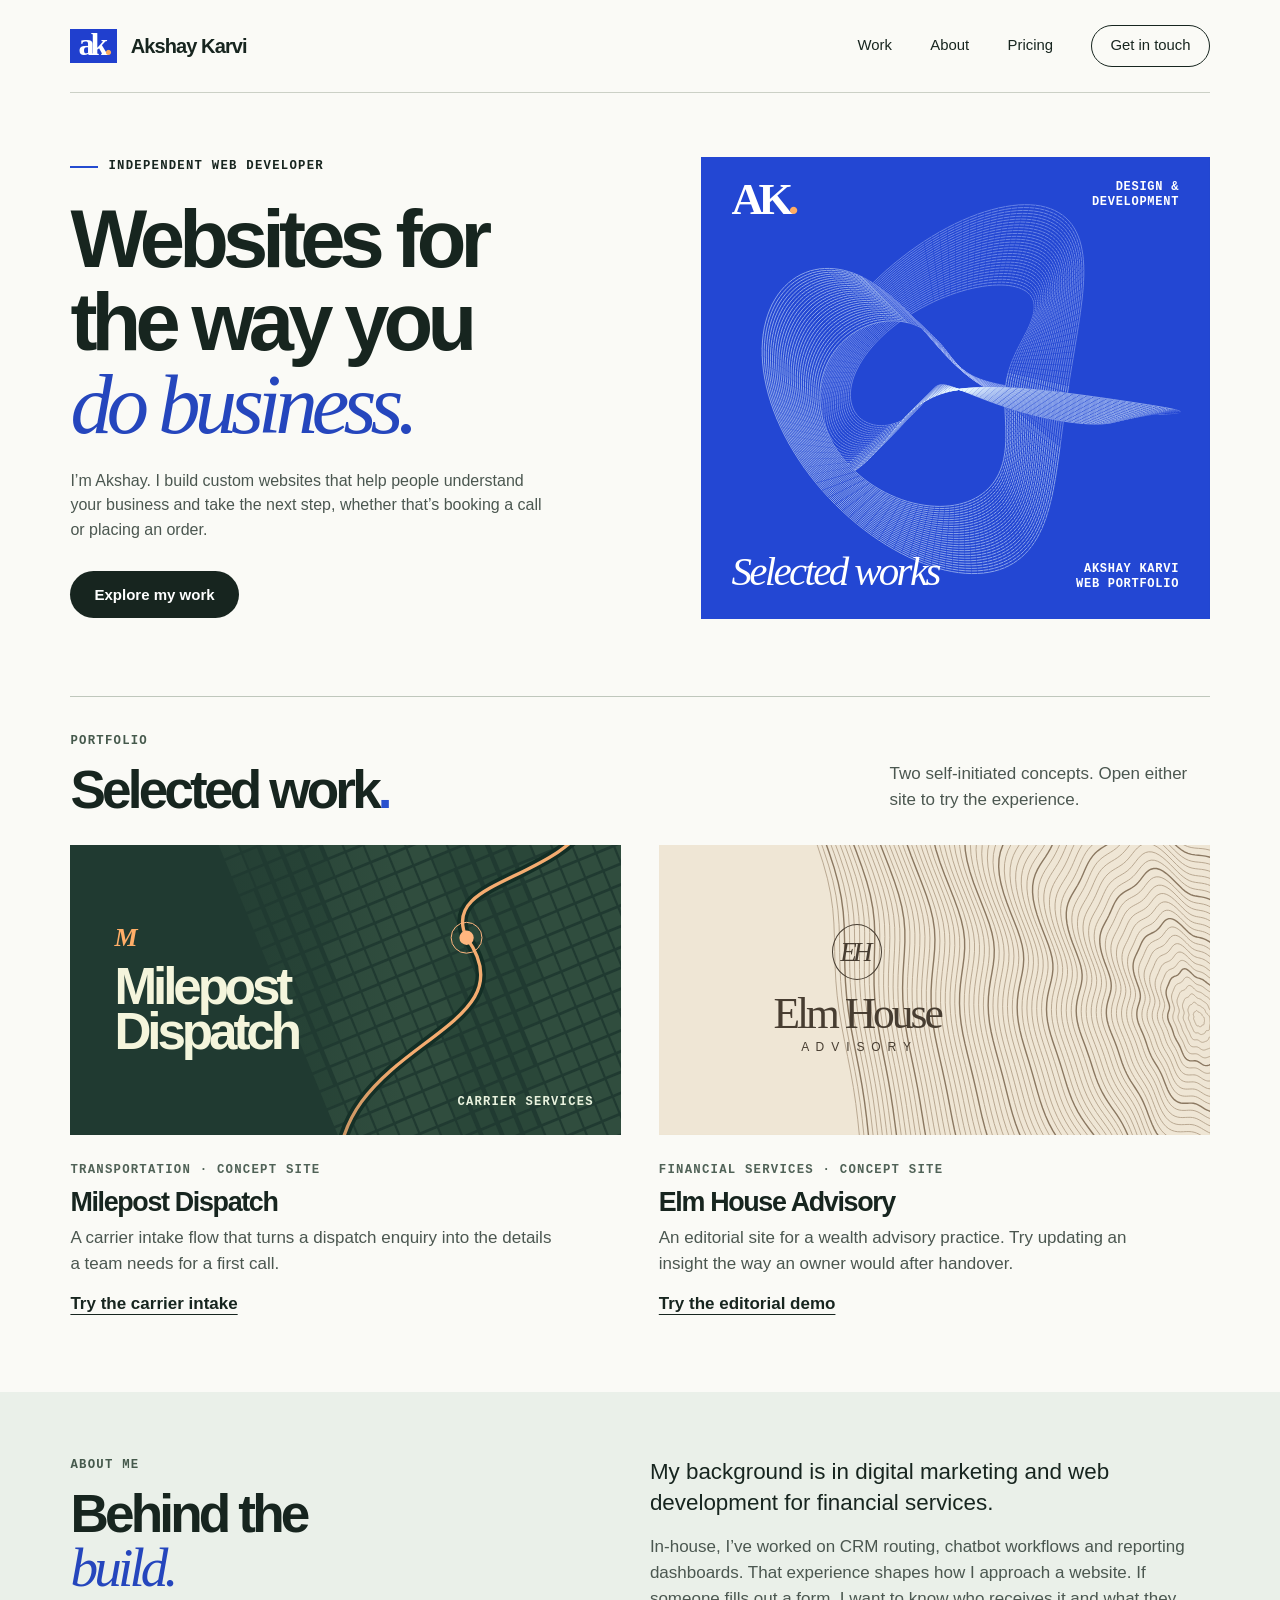
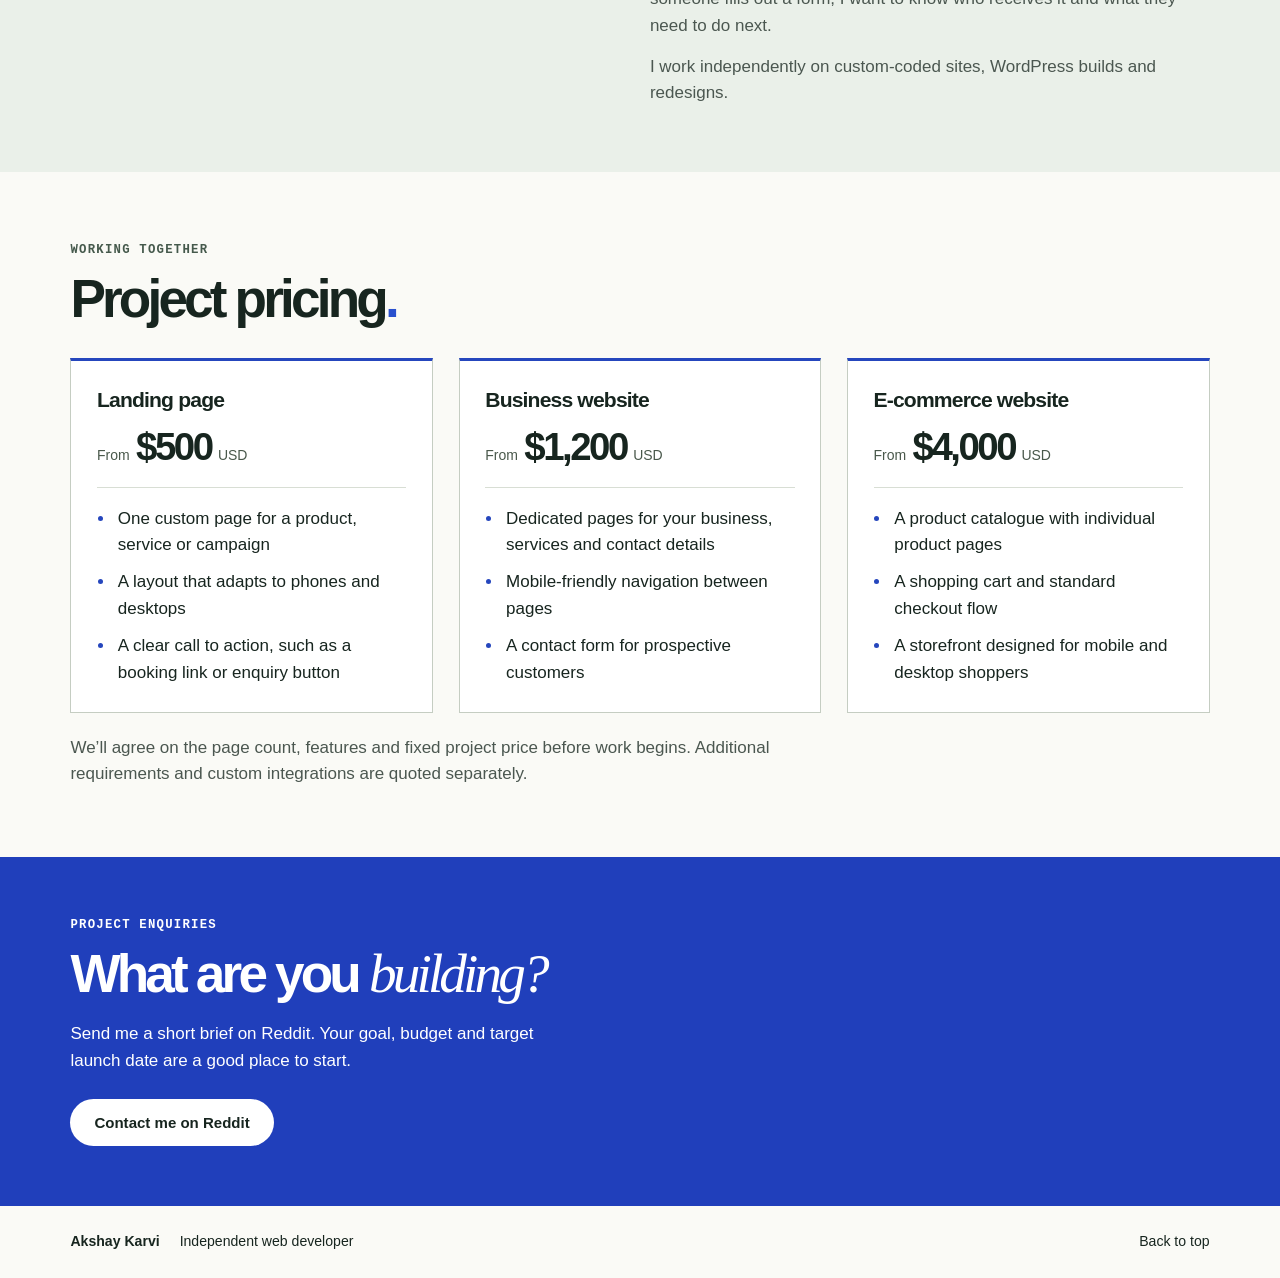
==== index.html @ ea6a908a "Publish portfolio with interactive demos and three project pricing cards" ====
<!doctype html><html lang="en"><head><meta charset="utf-8"><meta name="viewport" content="width=device-width,initial-scale=1"><meta name="description" content="Independent web developer Akshay Karvi builds custom websites for businesses. Explore two working concept sites and fixed-price project options."><title>Akshay Karvi | Independent web developer</title><link rel="stylesheet" href="style.css"><script src="art.js" defer></script></head><body><a class="skip" href="#main">Skip to content</a><header class="nav wrap"><a class="wordmark" href="./"><span class="monogram">ak<span>.</span></span><strong>Akshay Karvi</strong></a><nav aria-label="Main navigation"><a href="#work">Work</a><a href="#about">About</a><a href="#pricing">Pricing</a><a class="talk" href="#contact">Get in touch</a></nav></header>
<main id="main"><section class="hero wrap"><div class="hero-copy"><p class="eyebrow"><i></i> Independent web developer</p><h1>Websites for<br>the way you<br><em>do business.</em></h1><p class="intro">I’m Akshay. I build custom websites that help people understand your business and take the next step, whether that’s booking a call or placing an order.</p><a class="btn dark" href="#work">Explore my work</a></div><div class="cover" role="img" aria-label="Blue print cover featuring an original flowing ribbon of white contour lines"><div class="cover-head"><b>AK<span>.</span></b><span>DESIGN &amp;<br>DEVELOPMENT</span></div><canvas data-art="ribbon" aria-hidden="true"></canvas><div class="cover-foot"><strong>Selected works</strong><span>AKSHAY KARVI<br>WEB PORTFOLIO</span></div></div></section>
<section id="work" class="work wrap"><div class="section-head"><div><p class="label">Portfolio</p><h2>Selected work<span>.</span></h2></div><p>Two self-initiated concepts. Open either site to try the experience.</p></div><div class="projects"><article><a class="project-art road-art" href="dispatch.html" aria-label="Explore the Milepost Dispatch demo"><canvas data-art="map" aria-hidden="true"></canvas><div class="road-type"><span class="route-icon" aria-hidden="true">M</span><strong>Milepost<br>Dispatch</strong></div><span class="poster-caption">CARRIER SERVICES</span></a><div class="project-info"><small>Transportation · Concept site</small><h3><a href="dispatch.html">Milepost Dispatch</a></h3><p>A carrier intake flow that turns a dispatch enquiry into the details a team needs for a first call.</p><a class="inline" href="dispatch.html">Try the carrier intake</a></div></article>
<article><a class="project-art elm-art" href="elm.html" aria-label="Explore the Elm House Advisory demo"><canvas data-art="rings" aria-hidden="true"></canvas><div class="elm-type"><span>EH</span><strong>Elm House</strong><small>A D V I S O R Y</small></div></a><div class="project-info"><small>Financial services · Concept site</small><h3><a href="elm.html">Elm House Advisory</a></h3><p>An editorial site for a wealth advisory practice. Try updating an insight the way an owner would after handover.</p><a class="inline" href="elm.html">Try the editorial demo</a></div></article></div></section>
<section class="about" id="about"><div class="wrap two"><div><p class="label">About me</p><h2>Behind the<br><em>build.</em></h2></div><div class="copy"><p class="lead">My background is in digital marketing and web development for financial services.</p><p>In-house, I’ve worked on CRM routing, chatbot workflows and reporting dashboards. That experience shapes how I approach a website. If someone fills out a form, I want to know who receives it and what they need to do next.</p><p>I work independently on custom-coded sites, WordPress builds and redesigns.</p></div></div></section>
<section id="pricing" class="pricing wrap" aria-labelledby="pricing-heading">
  <p class="label">Working together</p>
  <h2 id="pricing-heading">Project pricing<span>.</span></h2>
  <div class="plan-grid">
    <article class="plan">
      <h3>Landing page</h3>
      <p class="plan-price">From <strong>$500</strong> USD</p>
      <ul>
        <li>One custom page for a product, service or campaign</li>
        <li>A layout that adapts to phones and desktops</li>
        <li>A clear call to action, such as a booking link or enquiry button</li>
      </ul>
    </article>
    <article class="plan">
      <h3>Business website</h3>
      <p class="plan-price">From <strong>$1,200</strong> USD</p>
      <ul>
        <li>Dedicated pages for your business, services and contact details</li>
        <li>Mobile-friendly navigation between pages</li>
        <li>A contact form for prospective customers</li>
      </ul>
    </article>
    <article class="plan">
      <h3>E-commerce website</h3>
      <p class="plan-price">From <strong>$4,000</strong> USD</p>
      <ul>
        <li>A product catalogue with individual product pages</li>
        <li>A shopping cart and standard checkout flow</li>
        <li>A storefront designed for mobile and desktop shoppers</li>
      </ul>
    </article>
  </div>
  <p class="plan-scope">We’ll agree on the page count, features and fixed project price before work begins. Additional requirements and custom integrations are quoted separately.</p>
</section>
<section id="contact" class="contact"><div class="wrap"><p class="label">Project enquiries</p><h2>What are you <em>building?</em></h2><p>Send me a short brief on Reddit. Your goal, budget and target launch date are a good place to start.</p><a class="btn light" href="https://www.reddit.com/user/Intrepid_Boss6510/">Contact me on Reddit</a></div></section></main><footer class="wrap"><strong>Akshay Karvi</strong><span>Independent web developer</span><a href="#main">Back to top</a></footer></body></html>
---- style.css ----
*{box-sizing:border-box}html{scroll-behavior:smooth;scroll-padding-top:20px}body{margin:0;background:#fafaf6;color:#17251f;font:17px/1.55 "Inter","Segoe UI",Arial,sans-serif}a{color:inherit;text-decoration:none}button,input,select,textarea{font:inherit}button,a{touch-action:manipulation}a:focus-visible,button:focus-visible,input:focus-visible,select:focus-visible,textarea:focus-visible{outline:3px solid #ec772c;outline-offset:4px}.skip{position:absolute;left:1rem;top:-8rem;background:white;padding:.7rem;z-index:8}.skip:focus{top:1rem}.wrap{width:min(1240px,89%);margin-inline:auto}.nav{display:flex;align-items:center;justify-content:space-between;min-height:93px;border-bottom:1px solid #cbd0c6}.wordmark,nav{display:flex;align-items:center}.wordmark{gap:14px;letter-spacing:-.045em;font-size:20px}.monogram{background:#203fce;color:white;padding:0 .25em .07em;font:bold 32px/.99 Georgia;letter-spacing:-.12em}.monogram span{color:#fbac5e}nav{gap:clamp(16px,3vw,45px);font-size:.93rem}nav a:hover,.inline:hover,footer a:hover{text-decoration:underline;text-underline-offset:5px}.talk{border:1px solid #17251f;border-radius:50px;padding:8px 18px}.hero{display:grid;grid-template-columns:1.06fr .94fr;gap:5%;align-items:center;padding-block:clamp(48px,5vw,82px) clamp(60px,6vw,96px)}.eyebrow,.label,.cover-head>span,.cover-foot>span,.poster-caption,.project-info small,.demo-tag{font:600 .77rem/1.45 "IBM Plex Mono",Consolas,monospace;text-transform:uppercase;letter-spacing:.10em}.eyebrow{display:flex;align-items:center;gap:10px}.eyebrow i{height:2px;width:28px;background:#244bd0}h1,h2,h3,p{margin:0}h1,h2,h3{line-height:1.02}h1,h2{font-family:"DM Sans","Segoe UI",Arial,sans-serif;letter-spacing:-.072em;font-weight:600}h1{font-size:clamp(3.55rem,6.35vw,6.4rem);margin:22px 0}.hero h1 em,h2 em{font:italic 1.04em/.92 Georgia,serif;letter-spacing:-.07em;color:#2546bd}.intro,.copy p,.narrow,.section-head>p,.project-info p{color:#4b5750}.intro{max-width:480px;font-size:clamp(1rem,1.2vw,1.14rem);margin:0 0 28px}.btn{display:inline-flex;align-items:center;justify-content:center;border:none;border-radius:50px;padding:12px 24px;font-weight:600;font-size:.94rem;cursor:pointer}.btn:hover{filter:brightness(1.18)}.dark{background:#17251f;color:white}.light{color:#17251f;background:#fff}.cover{aspect-ratio:1.10;background:#2446cc;position:relative;color:#fff;overflow:hidden;isolation:isolate}.cover canvas,.project-art canvas,.demo-visual canvas{width:100%;height:100%;display:block;position:absolute;inset:0;z-index:-1}.cover-head,.cover-foot{position:absolute;left:6%;right:6%;display:flex;justify-content:space-between;align-items:flex-start}.cover-head{top:5%}.cover-head b{font:700 clamp(30px,3.5vw,55px)/.85 Georgia,serif;letter-spacing:-.12em}.cover-head b span{color:#ffac63}.cover-head>span,.cover-foot>span{font-size:.75rem;line-height:1.25;text-align:right;letter-spacing:.06em}.cover-foot{bottom:6%;align-items:end}.cover-foot strong{font:italic clamp(24px,3.2vw,47px)/1 Georgia,serif;letter-spacing:-.065em}.section-head{border-top:1px solid #bfc7bc;padding-top:36px;display:flex;justify-content:space-between;align-items:end;gap:30px;margin-bottom:28px}.label{margin-bottom:12px;color:#45594c}.section-head>p{max-width:320px;margin-bottom:4px}h2{font-size:clamp(2.5rem,4.15vw,4.5rem)}h2 span{color:#2950ce}.projects{display:grid;grid-template-columns:1fr 1fr;gap:3.3%}.project-art{display:block;position:relative;isolation:isolate;overflow:hidden;aspect-ratio:1.9}.road-art,.road-bg{background:#203a31;color:#f4f5dc}.road-type,.elm-type{position:absolute;left:8%;top:14%;bottom:14%;display:flex;flex-direction:column;justify-content:center}.road-type strong{font:750 clamp(28px,4vw,65px)/.87 "Arial",sans-serif;letter-spacing:-.08em}.route-icon{color:#ffae68;font:bold italic 26px/.95 Georgia;margin-bottom:15px}.poster-caption{position:absolute;bottom:8%;right:5%;font-size:.76rem;color:#e9f2de}.elm-art,.elm-bg{background:#eadfc9;color:#473d31}.elm-type{align-items:center;left:8%;right:36%}.elm-type>span{border:1px solid;border-radius:50%;width:50px;height:56px;text-align:center;font:italic 27px/55px Georgia;letter-spacing:-.14em;padding-right:5px}.elm-type strong{margin:12px 0 3px;font:normal clamp(29px,3.4vw,53px)/1 Georgia,serif;letter-spacing:-.07em}.elm-type small{font-size:.75rem;letter-spacing:.15em}.project-art:hover{filter:brightness(1.05)}.project-info{padding:20px 0}.project-info small{color:#506257}.project-info h3{font-size:clamp(1.6rem,2.1vw,2.4rem);letter-spacing:-.05em;margin:8px 0}.project-info p{max-width:490px}.inline{display:inline-block;text-decoration:underline;text-underline-offset:5px;font-weight:600;margin-top:13px}.work{padding-bottom:55px}.two{display:grid;grid-template-columns:1fr 1.12fr;gap:7%;align-items:start}.about{background:#eaf0e9;padding:65px 0}.copy p+p{margin-top:15px}.copy .lead{color:#17251f;font-size:1.4rem;line-height:1.38}.pricing{padding-block:70px}.narrow{max-width:440px;margin-top:18px}
.plan-grid {
  display: grid;
  grid-template-columns: repeat(3, minmax(0, 1fr));
  gap: clamp(14px, 2vw, 28px);
  margin-top: 32px;
}
.plan {
  border: 1px solid #c5cdc2;
  border-top: 3px solid #2546bd;
  padding: clamp(18px, 2vw, 30px);
  background: #fff;
}
.plan h3 {
  font-size: clamp(1.125rem, 1.65vw, 1.55rem);
  line-height: 1.3;
  letter-spacing: -.04em;
}
.plan-price {
  display: flex;
  align-items: baseline;
  gap: .4rem;
  padding: 14px 0 20px;
  color: #49584b;
  font-size: .875rem;
}
.plan-price strong {
  color: #17251f;
  font-size: clamp(2rem, 3vw, 3.1rem);
  letter-spacing: -.065em;
  line-height: 1;
}
.plan ul {
  margin: 0;
  padding: 18px 0 0 1.1rem;
  border-top: 1px solid #d8ded4;
}
.plan li { padding-left: .2rem; }
.plan li + li { margin-top: .7rem; }
.plan li::marker { color: #2546bd; }
.plan-scope { max-width: 78ch; margin-top: 22px; color: #4b5750; }
@media (max-width: 740px) {
  .plan-grid { grid-template-columns: 1fr; gap: 14px; margin-top: 24px; }
}
.contact{background:#203fbb;color:#fff;padding:60px 0}.contact .label,.contact h2 em{color:white}.contact p:not(.label){max-width:510px;margin:20px 0 25px}footer{display:flex;align-items:center;gap:20px;padding:25px 0;font-size:.88rem}footer a{margin-left:auto}.demo-page .nav{min-height:72px}.demo-tag{background:#e8ebe4;color:#354237;padding:6px 12px;border-radius:30px}.demo-page h1{font-size:clamp(2.9rem,5.8vw,5.8rem);max-width:850px}.demo-page header a:last-child{text-decoration:underline;text-underline-offset:4px}.demo-hero{padding:45px 0 0}.demo-hero .intro{max-width:650px}.demo-grid{display:grid;grid-template-columns:.9fr 1.1fr;gap:5%;padding-block:35px 65px;align-items:start}.demo-visual{height:330px;position:relative;isolation:isolate;overflow:hidden}.demo-box{border-top:2px solid #34473b;padding-top:20px}.demo-box h2{font-size:2.1rem;margin-bottom:12px}.form-row{margin:12px 0}.form-row label,.field-label{display:block;font-weight:600;margin-bottom:5px}.form-row input,.form-row select,.form-row textarea{width:100%;padding:10px 12px;background:white;color:#17251f;border:1px solid #8c998c;border-radius:3px}.form-row textarea{min-height:100px}.demo-box .btn{margin-top:10px}.demo-box .fine{font-size:.91rem;color:#4b5750}.demo-box button.link{background:none;border:none;text-decoration:underline;cursor:pointer;margin:12px;color:#243c2d}.demo-box output{display:block;margin-top:12px}.article-title{font:normal 2.2rem/1.1 Georgia;margin:12px 0}.demo-box hr{border:0;border-top:1px solid #bdc5bc;margin:22px 0}.demo-page .elm-hero h1{font-family:Georgia,serif;font-weight:normal}.backline{border-top:1px solid #c4c9bd}.demo-page [hidden]{display:none}.demo-nav-brand{font-weight:650;letter-spacing:-.04em}.demo-note{font-size:.9rem;margin:16px 0;color:#485649}@media(max-width:760px){.wrap{width:90%}.nav{min-height:74px}.wordmark{gap:8px;font-size:17px}nav{gap:14px;font-size:.875rem}.talk{padding:5px 12px}.hero{grid-template-columns:1fr;padding-top:34px;gap:32px}.cover{aspect-ratio:1.55}.section-head{display:block}.section-head>p{margin-top:12px}.projects,.two,.demo-grid{grid-template-columns:1fr;gap:28px}.about,.pricing,.contact{padding-block:42px}.demo-visual{height:230px}.project-art{aspect-ratio:1.85}.road-type strong{font-size:48px}.elm-type strong{font-size:40px}.project-info{padding:15px 0}.work{padding-bottom:40px}.cover-foot strong{font-size:32px}.demo-page .nav{flex-wrap:wrap;gap:8px;padding:14px 0}.demo-box .btn{max-width:100%}}@media(max-width:475px){.nav:not(.demo-page .nav){flex-wrap:wrap;gap:8px;padding-block:12px}.nav:not(.demo-page .nav) nav{gap:14px}.wordmark strong{font-size:16px}.talk{border:0;padding:0;text-decoration:underline}.cover-head>span,.cover-foot>span{font-size:.74rem}footer{flex-wrap:wrap;gap:7px 14px}footer span{display:none}.demo-tag{font-size:.71rem}}@media(prefers-reduced-motion:reduce){html{scroll-behavior:auto}}
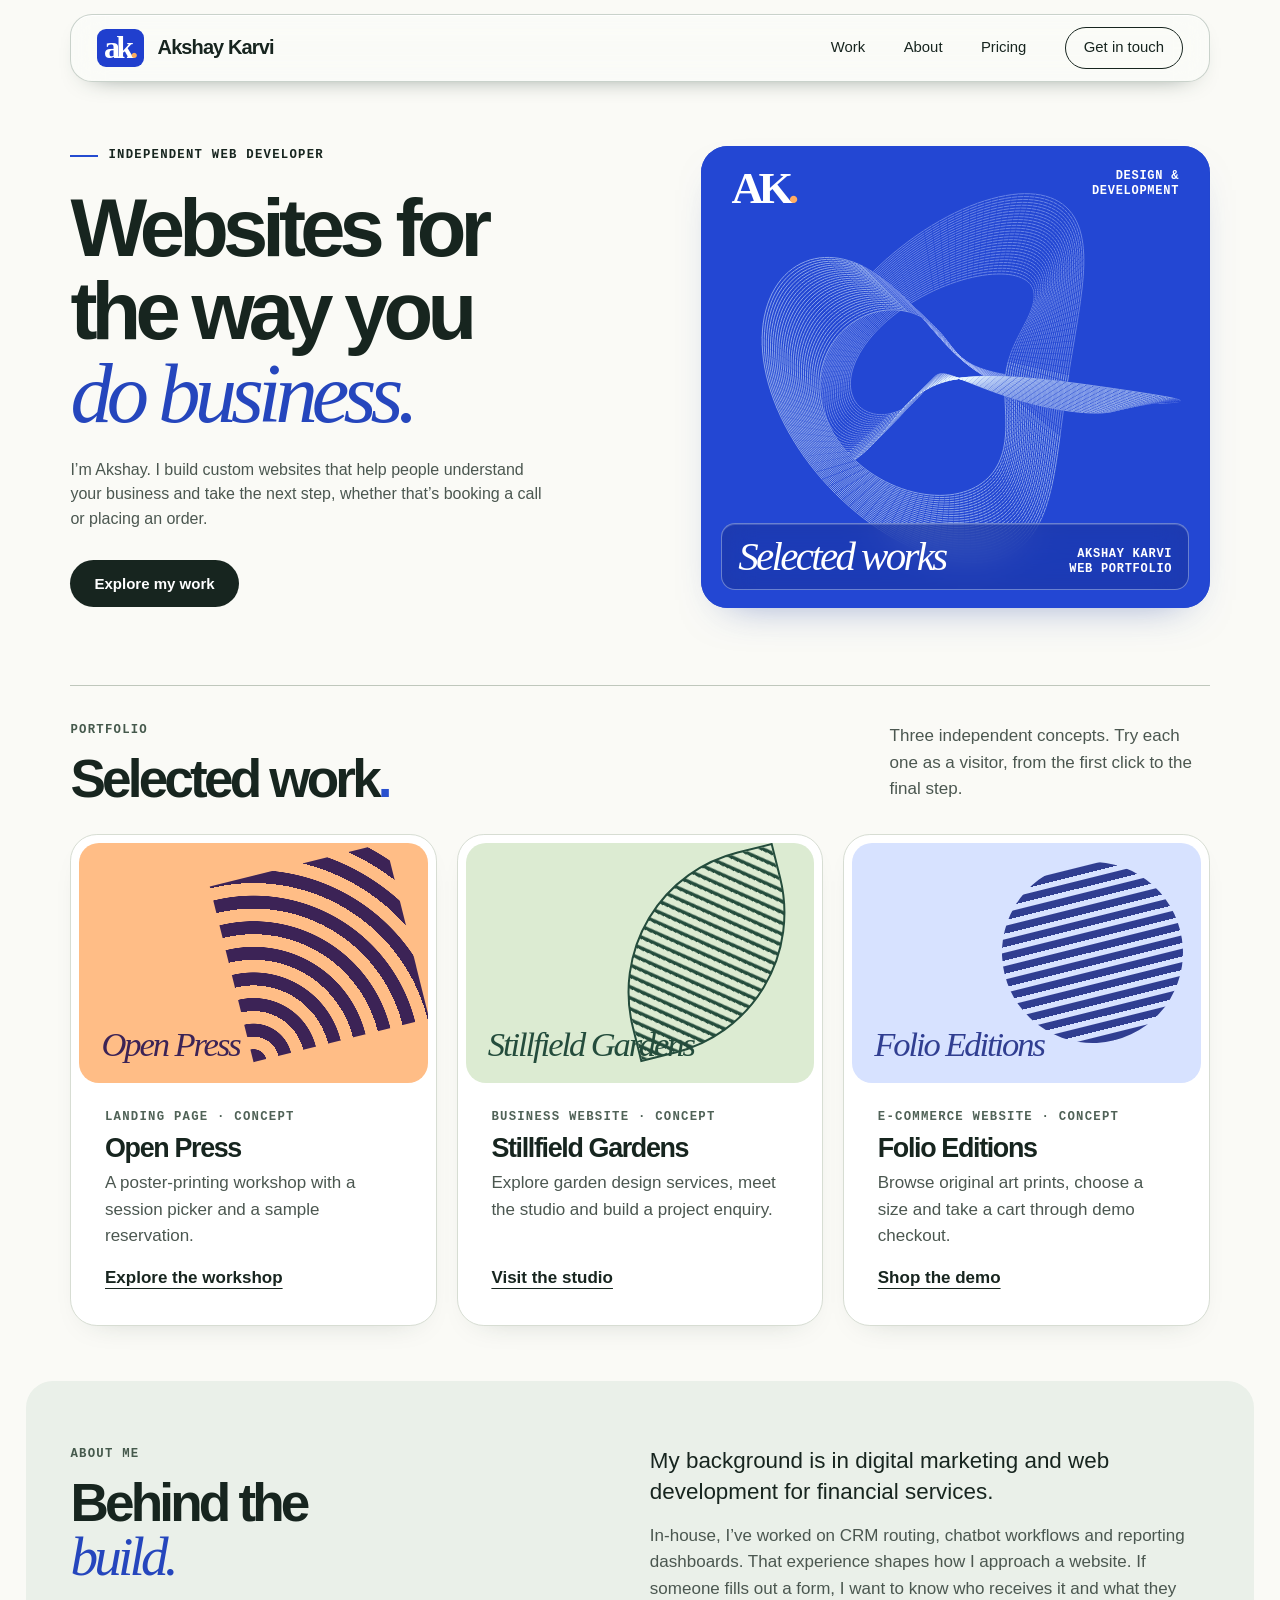
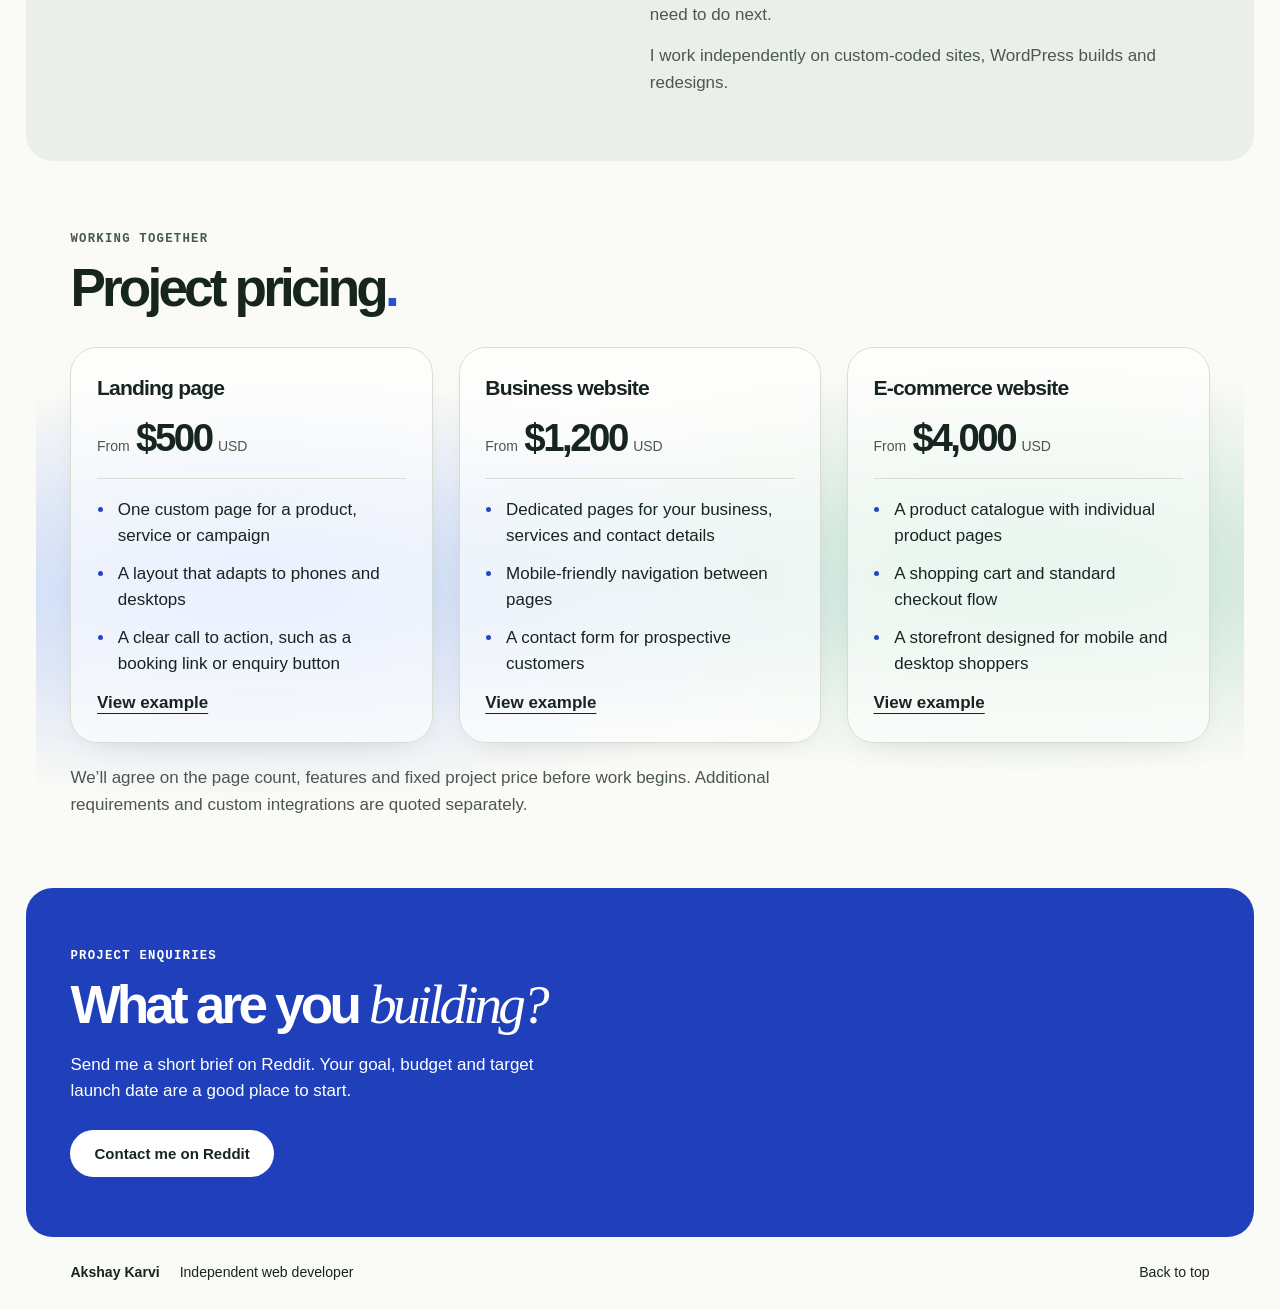
==== commit adc06181: "Feature complete landing, business and shop concepts with interactive journeys" ====
--- a/index.html
+++ b/index.html
@@ -1,7 +1,8 @@
-<!doctype html><html lang="en"><head><meta charset="utf-8"><meta name="viewport" content="width=device-width,initial-scale=1"><meta name="description" content="Independent web developer Akshay Karvi builds custom websites for businesses. Explore two working concept sites and fixed-price project options."><title>Akshay Karvi | Independent web developer</title><link rel="stylesheet" href="style.css"><script src="art.js" defer></script></head><body><a class="skip" href="#main">Skip to content</a><header class="nav wrap"><a class="wordmark" href="./"><span class="monogram">ak<span>.</span></span><strong>Akshay Karvi</strong></a><nav aria-label="Main navigation"><a href="#work">Work</a><a href="#about">About</a><a href="#pricing">Pricing</a><a class="talk" href="#contact">Get in touch</a></nav></header>
+<!doctype html><html lang="en"><head><meta charset="utf-8"><meta name="viewport" content="width=device-width,initial-scale=1"><meta name="description" content="Independent web developer Akshay Karvi builds custom websites for businesses. Explore three interactive website concepts and fixed-price project options."><title>Akshay Karvi | Independent web developer</title><link rel="stylesheet" href="style.css"><script src="art.js" defer></script><link rel="stylesheet" href="showcase.css"></head><body><a class="skip" href="#main">Skip to content</a><header class="nav wrap"><a class="wordmark" href="./"><span class="monogram">ak<span>.</span></span><strong>Akshay Karvi</strong></a><nav aria-label="Main navigation"><a href="#work">Work</a><a href="#about">About</a><a href="#pricing">Pricing</a><a class="talk" href="#contact">Get in touch</a></nav></header>
 <main id="main"><section class="hero wrap"><div class="hero-copy"><p class="eyebrow"><i></i> Independent web developer</p><h1>Websites for<br>the way you<br><em>do business.</em></h1><p class="intro">I’m Akshay. I build custom websites that help people understand your business and take the next step, whether that’s booking a call or placing an order.</p><a class="btn dark" href="#work">Explore my work</a></div><div class="cover" role="img" aria-label="Blue print cover featuring an original flowing ribbon of white contour lines"><div class="cover-head"><b>AK<span>.</span></b><span>DESIGN &amp;<br>DEVELOPMENT</span></div><canvas data-art="ribbon" aria-hidden="true"></canvas><div class="cover-foot"><strong>Selected works</strong><span>AKSHAY KARVI<br>WEB PORTFOLIO</span></div></div></section>
-<section id="work" class="work wrap"><div class="section-head"><div><p class="label">Portfolio</p><h2>Selected work<span>.</span></h2></div><p>Two self-initiated concepts. Open either site to try the experience.</p></div><div class="projects"><article><a class="project-art road-art" href="dispatch.html" aria-label="Explore the Milepost Dispatch demo"><canvas data-art="map" aria-hidden="true"></canvas><div class="road-type"><span class="route-icon" aria-hidden="true">M</span><strong>Milepost<br>Dispatch</strong></div><span class="poster-caption">CARRIER SERVICES</span></a><div class="project-info"><small>Transportation · Concept site</small><h3><a href="dispatch.html">Milepost Dispatch</a></h3><p>A carrier intake flow that turns a dispatch enquiry into the details a team needs for a first call.</p><a class="inline" href="dispatch.html">Try the carrier intake</a></div></article>
-<article><a class="project-art elm-art" href="elm.html" aria-label="Explore the Elm House Advisory demo"><canvas data-art="rings" aria-hidden="true"></canvas><div class="elm-type"><span>EH</span><strong>Elm House</strong><small>A D V I S O R Y</small></div></a><div class="project-info"><small>Financial services · Concept site</small><h3><a href="elm.html">Elm House Advisory</a></h3><p>An editorial site for a wealth advisory practice. Try updating an insight the way an owner would after handover.</p><a class="inline" href="elm.html">Try the editorial demo</a></div></article></div></section>
+<section id="work" class="work wrap"><div class="section-head"><div><p class="label">Portfolio</p><h2>Selected work<span>.</span></h2></div><p>Three independent concepts. Try each one as a visitor, from the first click to the final step.</p></div><div class="projects featured"><article><a href="press.html" aria-label="Explore the workshop" class="tile press"><div class="print-art press" aria-hidden="true"><i></i></div><b>Open Press</b></a><div class="project-info"><small>Landing page · Concept</small><h3><a href="press.html">Open Press</a></h3><p>A poster-printing workshop with a session picker and a sample reservation.</p><a class="inline" href="press.html">Explore the workshop</a></div></article>
+<article><a href="garden.html" aria-label="Visit the studio" class="tile garden"><div class="print-art garden" aria-hidden="true"><i></i></div><b>Stillfield Gardens</b></a><div class="project-info"><small>Business website · Concept</small><h3><a href="garden.html">Stillfield Gardens</a></h3><p>Explore garden design services, meet the studio and build a project enquiry.</p><a class="inline" href="garden.html">Visit the studio</a></div></article>
+<article><a href="folio.html" aria-label="Shop the demo" class="tile folio"><div class="print-art folio" aria-hidden="true"><i></i></div><b>Folio Editions</b></a><div class="project-info"><small>E-commerce website · Concept</small><h3><a href="folio.html">Folio Editions</a></h3><p>Browse original art prints, choose a size and take a cart through demo checkout.</p><a class="inline" href="folio.html">Shop the demo</a></div></article></div></section>
 <section class="about" id="about"><div class="wrap two"><div><p class="label">About me</p><h2>Behind the<br><em>build.</em></h2></div><div class="copy"><p class="lead">My background is in digital marketing and web development for financial services.</p><p>In-house, I’ve worked on CRM routing, chatbot workflows and reporting dashboards. That experience shapes how I approach a website. If someone fills out a form, I want to know who receives it and what they need to do next.</p><p>I work independently on custom-coded sites, WordPress builds and redesigns.</p></div></div></section>
 <section id="pricing" class="pricing wrap" aria-labelledby="pricing-heading">
   <p class="label">Working together</p>
@@ -15,7 +16,7 @@
         <li>A layout that adapts to phones and desktops</li>
         <li>A clear call to action, such as a booking link or enquiry button</li>
       </ul>
-    </article>
+    <a class="inline" href="press.html">View example</a></article>
     <article class="plan">
       <h3>Business website</h3>
       <p class="plan-price">From <strong>$1,200</strong> USD</p>
@@ -24,7 +25,7 @@
         <li>Mobile-friendly navigation between pages</li>
         <li>A contact form for prospective customers</li>
       </ul>
-    </article>
+    <a class="inline" href="garden.html">View example</a></article>
     <article class="plan">
       <h3>E-commerce website</h3>
       <p class="plan-price">From <strong>$4,000</strong> USD</p>
@@ -33,7 +34,7 @@
         <li>A shopping cart and standard checkout flow</li>
         <li>A storefront designed for mobile and desktop shoppers</li>
       </ul>
-    </article>
+    <a class="inline" href="folio.html">View example</a></article>
   </div>
   <p class="plan-scope">We’ll agree on the page count, features and fixed project price before work begins. Additional requirements and custom integrations are quoted separately.</p>
 </section>
--- a/style.css
+++ b/style.css
@@ -43,3 +43,136 @@
   .plan-grid { grid-template-columns: 1fr; gap: 14px; margin-top: 24px; }
 }
 .contact{background:#203fbb;color:#fff;padding:60px 0}.contact .label,.contact h2 em{color:white}.contact p:not(.label){max-width:510px;margin:20px 0 25px}footer{display:flex;align-items:center;gap:20px;padding:25px 0;font-size:.88rem}footer a{margin-left:auto}.demo-page .nav{min-height:72px}.demo-tag{background:#e8ebe4;color:#354237;padding:6px 12px;border-radius:30px}.demo-page h1{font-size:clamp(2.9rem,5.8vw,5.8rem);max-width:850px}.demo-page header a:last-child{text-decoration:underline;text-underline-offset:4px}.demo-hero{padding:45px 0 0}.demo-hero .intro{max-width:650px}.demo-grid{display:grid;grid-template-columns:.9fr 1.1fr;gap:5%;padding-block:35px 65px;align-items:start}.demo-visual{height:330px;position:relative;isolation:isolate;overflow:hidden}.demo-box{border-top:2px solid #34473b;padding-top:20px}.demo-box h2{font-size:2.1rem;margin-bottom:12px}.form-row{margin:12px 0}.form-row label,.field-label{display:block;font-weight:600;margin-bottom:5px}.form-row input,.form-row select,.form-row textarea{width:100%;padding:10px 12px;background:white;color:#17251f;border:1px solid #8c998c;border-radius:3px}.form-row textarea{min-height:100px}.demo-box .btn{margin-top:10px}.demo-box .fine{font-size:.91rem;color:#4b5750}.demo-box button.link{background:none;border:none;text-decoration:underline;cursor:pointer;margin:12px;color:#243c2d}.demo-box output{display:block;margin-top:12px}.article-title{font:normal 2.2rem/1.1 Georgia;margin:12px 0}.demo-box hr{border:0;border-top:1px solid #bdc5bc;margin:22px 0}.demo-page .elm-hero h1{font-family:Georgia,serif;font-weight:normal}.backline{border-top:1px solid #c4c9bd}.demo-page [hidden]{display:none}.demo-nav-brand{font-weight:650;letter-spacing:-.04em}.demo-note{font-size:.9rem;margin:16px 0;color:#485649}@media(max-width:760px){.wrap{width:90%}.nav{min-height:74px}.wordmark{gap:8px;font-size:17px}nav{gap:14px;font-size:.875rem}.talk{padding:5px 12px}.hero{grid-template-columns:1fr;padding-top:34px;gap:32px}.cover{aspect-ratio:1.55}.section-head{display:block}.section-head>p{margin-top:12px}.projects,.two,.demo-grid{grid-template-columns:1fr;gap:28px}.about,.pricing,.contact{padding-block:42px}.demo-visual{height:230px}.project-art{aspect-ratio:1.85}.road-type strong{font-size:48px}.elm-type strong{font-size:40px}.project-info{padding:15px 0}.work{padding-bottom:40px}.cover-foot strong{font-size:32px}.demo-page .nav{flex-wrap:wrap;gap:8px;padding:14px 0}.demo-box .btn{max-width:100%}}@media(max-width:475px){.nav:not(.demo-page .nav){flex-wrap:wrap;gap:8px;padding-block:12px}.nav:not(.demo-page .nav) nav{gap:14px}.wordmark strong{font-size:16px}.talk{border:0;padding:0;text-decoration:underline}.cover-head>span,.cover-foot>span{font-size:.74rem}footer{flex-wrap:wrap;gap:7px 14px}footer span{display:none}.demo-tag{font-size:.71rem}}@media(prefers-reduced-motion:reduce){html{scroll-behavior:auto}}
+
+/* Rounded surfaces shared by the portfolio and its demos. */
+:root {
+  --surface-radius: clamp(18px, 2.1vw, 30px);
+  --surface-border: #d7ddd3;
+  --surface-shadow: 0 12px 32px -24px rgba(30, 52, 40, .34);
+}
+.monogram {
+  border-radius: 9px;
+  padding: .08em .29em .12em .22em;
+}
+.cover {
+  border-radius: var(--surface-radius);
+  box-shadow: 0 18px 44px -26px rgba(35, 67, 162, .55);
+}
+.projects > article {
+  display: flex;
+  flex-direction: column;
+  min-width: 0;
+  padding: 8px;
+  background: #fff;
+  border: 1px solid var(--surface-border);
+  border-radius: var(--surface-radius);
+  box-shadow: var(--surface-shadow);
+}
+.project-art {
+  border-radius: calc(var(--surface-radius) - 8px);
+}
+.project-info {
+  display: flex;
+  flex: 1;
+  flex-direction: column;
+  align-items: flex-start;
+  padding: clamp(16px, 2vw, 28px);
+}
+.project-info .inline {
+  margin-top: auto;
+  padding-top: 16px;
+}
+.about, .contact {
+  width: min(1380px, 96%);
+  margin-inline: auto;
+  border-radius: var(--surface-radius);
+}
+.about > .wrap, .contact > .wrap {
+  width: min(1240px, 92.7%);
+}
+.plan {
+  border: 1px solid var(--surface-border);
+  border-radius: var(--surface-radius);
+  box-shadow: var(--surface-shadow);
+}
+.plan-price {
+  margin-top: 4px;
+}
+.demo-visual {
+  border-radius: var(--surface-radius);
+}
+.demo-box {
+  padding: clamp(20px, 2.5vw, 36px);
+  background: #fff;
+  border: 1px solid var(--surface-border);
+  border-radius: var(--surface-radius);
+  box-shadow: var(--surface-shadow);
+}
+.form-row :is(input, select, textarea) {
+  border-radius: 10px;
+}
+@media (hover: hover) and (prefers-reduced-motion: no-preference) {
+  .projects > article { transition: box-shadow .2s ease, border-color .2s ease; }
+  .projects > article:hover {
+    border-color: #b8c6b8;
+    box-shadow: 0 16px 38px -22px rgba(30, 52, 40, .32);
+  }
+}
+@media (max-width: 760px) {
+  .about, .contact { width: 94%; }
+  .about > .wrap, .contact > .wrap { width: 90%; }
+}
+
+/* The solid fills remain legible when backdrop filters are unavailable. */
+body:not(.demo-page) > .nav {
+  position: sticky;
+  top: 10px;
+  z-index: 5;
+  margin-block: 14px 0;
+  min-height: 68px;
+  padding: 10px clamp(14px, 2vw, 28px);
+  border: 1px solid rgba(147, 164, 153, .48);
+  border-radius: 22px;
+  background: #f9fbf8;
+  box-shadow: inset 0 1px 0 #fff, 0 10px 28px -22px #23382e;
+}
+html { scroll-padding-top: 98px; }
+.cover-foot {
+  left: 4%;
+  right: 4%;
+  bottom: 4%;
+  padding: 12px 16px;
+  border: 1px solid rgba(220, 234, 255, .4);
+  border-radius: 14px;
+  background: #304eb9;
+  box-shadow: inset 0 1px 0 rgba(255,255,255,.17);
+}
+.pricing {
+  position: relative;
+  isolation: isolate;
+}
+.pricing::before {
+  content: "";
+  position: absolute;
+  z-index: -1;
+  inset: 14% -3% 4%;
+  pointer-events: none;
+  border-radius: var(--surface-radius);
+  background: radial-gradient(ellipse at 18% 55%, rgba(165,190,248,.62), transparent 45%),
+              radial-gradient(ellipse at 82% 52%, rgba(176,218,198,.72), transparent 46%);
+}
+.plan { box-shadow: inset 0 1px 0 #fff, var(--surface-shadow); }
+@supports ((backdrop-filter: blur(1px)) or (-webkit-backdrop-filter: blur(1px))) {
+  body:not(.demo-page) > .nav, .cover-foot, .plan {
+    -webkit-backdrop-filter: blur(16px) saturate(1.15);
+    backdrop-filter: blur(16px) saturate(1.15);
+  }
+  body:not(.demo-page) > .nav { background: rgba(250, 252, 248, .82); }
+  .cover-foot { background: rgba(27, 48, 139, .52); }
+  .plan { background: rgba(255, 255, 255, .62); }
+}
+@media (max-width: 760px) {
+  body:not(.demo-page) > .nav { position: relative; top: 0; }
+  html { scroll-padding-top: 20px; }
+  .cover-foot { padding: 8px 12px; }
+}
--- a/showcase.css
+++ b/showcase.css
@@ -0,0 +1 @@
+.featured{grid-template-columns:repeat(3,minmax(0,1fr));gap:20px}.tile,.spec-hero{position:relative;isolation:isolate;overflow:hidden;background:var(--paper);color:var(--ink);border-radius:20px}.press{--paper:#ffbd86;--ink:#3c2356}.garden{--paper:#dcebd2;--ink:#244c3c}.folio{--paper:#d7e2ff;--ink:#303e91}.tile{display:grid;align-items:end;aspect-ratio:1.45;padding:22px}.tile b{position:relative;z-index:1;font:italic clamp(1.6rem,2.7vw,3rem)/1 Georgia,serif;letter-spacing:-.06em}.print-art{position:absolute;inset:0;overflow:hidden;pointer-events:none}.print-art i{position:absolute;right:5%;top:8%;width:52%;aspect-ratio:1;transform:rotate(-14deg)}.press .print-art i,.print-art.press i{background:repeating-radial-gradient(circle at 0 100%,var(--ink) 0 5%,transparent 5.2% 10%)}.garden .print-art i,.print-art.garden i{border-radius:80% 0 80% 0;background:repeating-linear-gradient(38deg,var(--ink) 0 3px,transparent 4px 10px);border:2px solid var(--ink)}.folio .print-art i,.print-art.folio i{border-radius:50%;background:repeating-linear-gradient(0deg,var(--ink) 0 7px,transparent 8px 13px)}.spec{background:#fafaf6}.spec main{padding-bottom:64px}.spec .nav{gap:14px;flex-wrap:wrap}.spec nav{flex-wrap:wrap}.spec-hero{padding:clamp(28px,5vw,72px);margin:32px 0}.spec-hero .print-art{left:53%}.spec-hero .print-art i{width:80%}.spec-hero h1,.spec-hero p,.spec-hero a{position:relative;max-width:58%}.spec-hero .btn{margin-top:20px}.spec h2{font-size:clamp(2rem,3vw,3.2rem);margin:20px 0}.spec h3{font-size:1.35rem;margin:8px 0}.spec-grid{display:grid;grid-template-columns:repeat(auto-fit,minmax(min(225px,100%),1fr));gap:18px}.spec-panel{background:white;border:1px solid #cdd5cb;border-radius:22px;padding:24px}.spec-panel p+p{margin-top:12px}.spec label{display:block;margin:12px 0}.spec select,.spec input{display:block;padding:9px;border:1px solid #839081;border-radius:8px;max-width:100%}.spec output{display:block;margin-top:16px}.spec section{margin-bottom:30px}.swatch{position:relative;background:var(--paper);border-radius:12px;aspect-ratio:1.9;overflow:hidden}.swatch i{top:10%;right:24%}.spec .inline{margin-right:16px}.spec .small{font-size:.9rem;color:#526154}.spec .brand{font-size:1.25rem;font-weight:650}.spec-hero h1{font-size:clamp(2.7rem,5.5vw,6rem)}@media(max-width:760px){.featured{grid-template-columns:1fr}.spec-hero .print-art{opacity:.2;left:35%}.spec-hero h1,.spec-hero p,.spec-hero a{max-width:100%}.tile{aspect-ratio:2}.spec nav{padding-bottom:6px}}
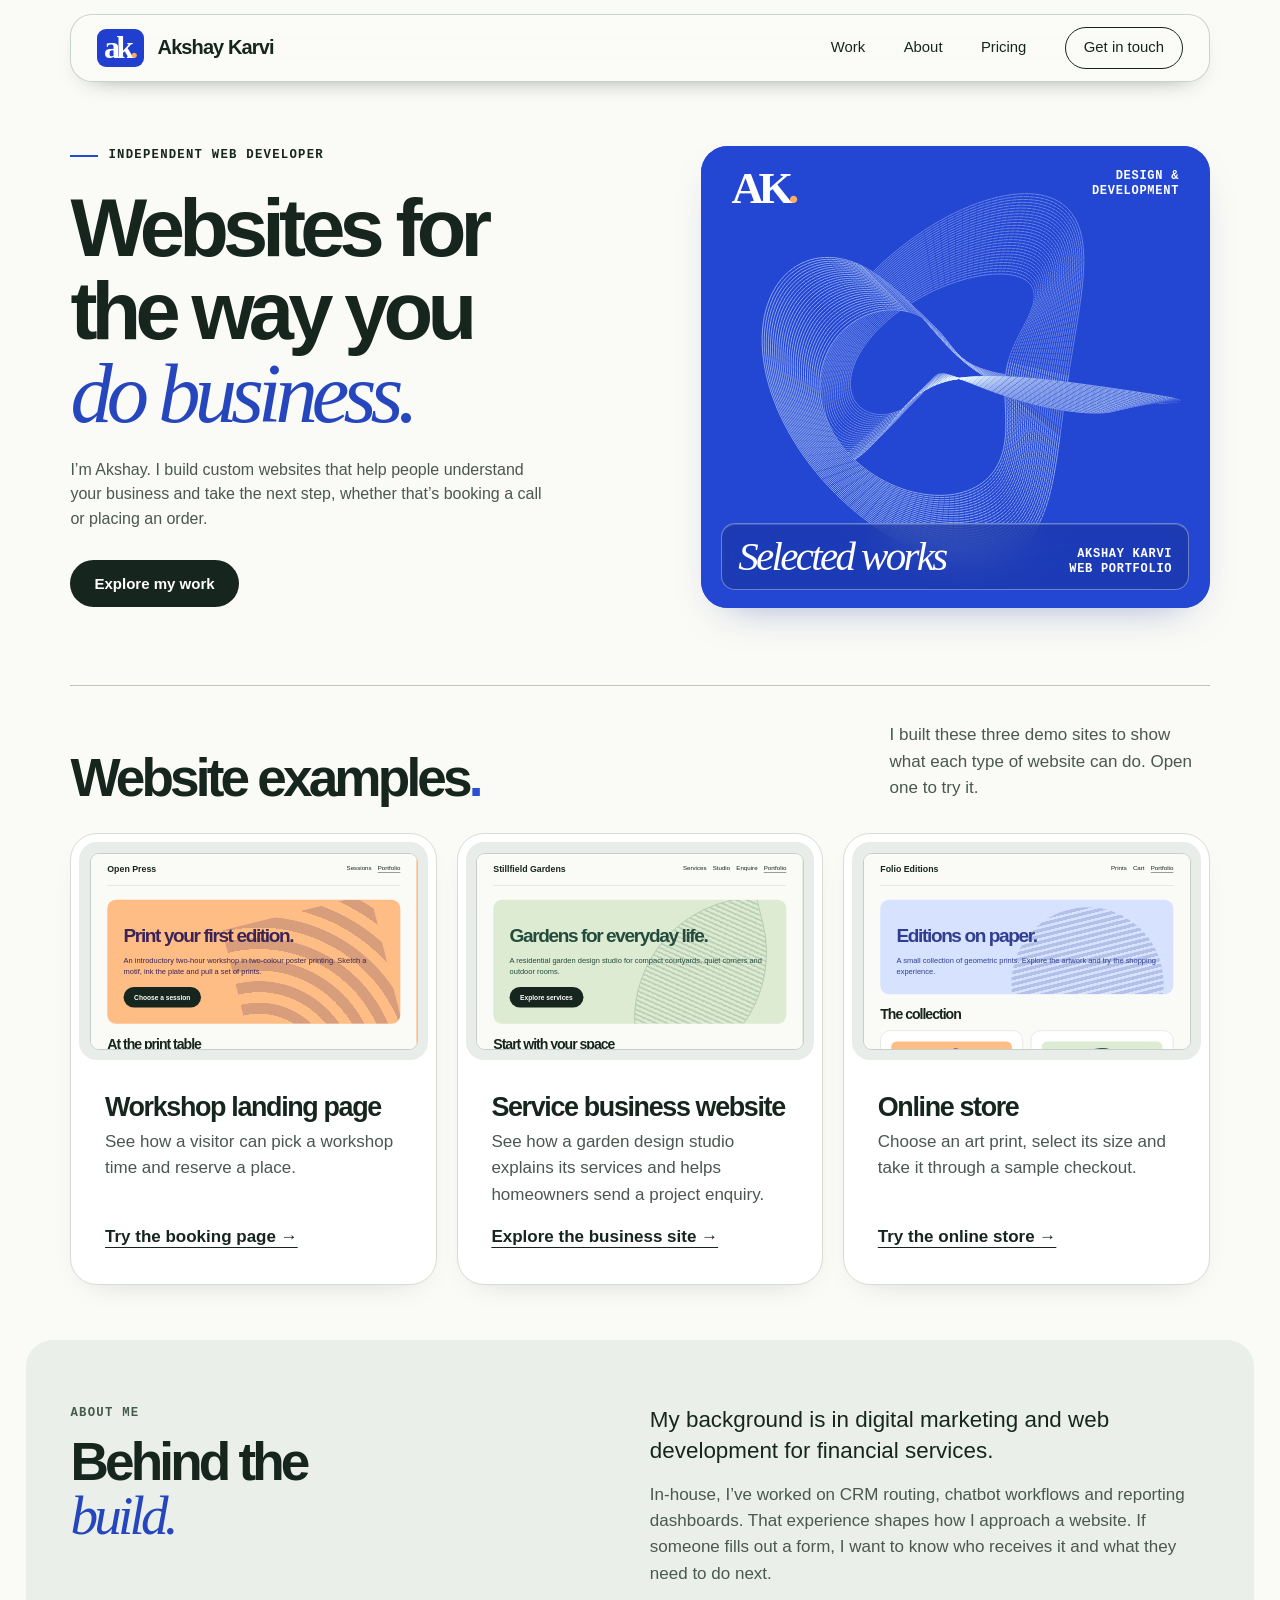
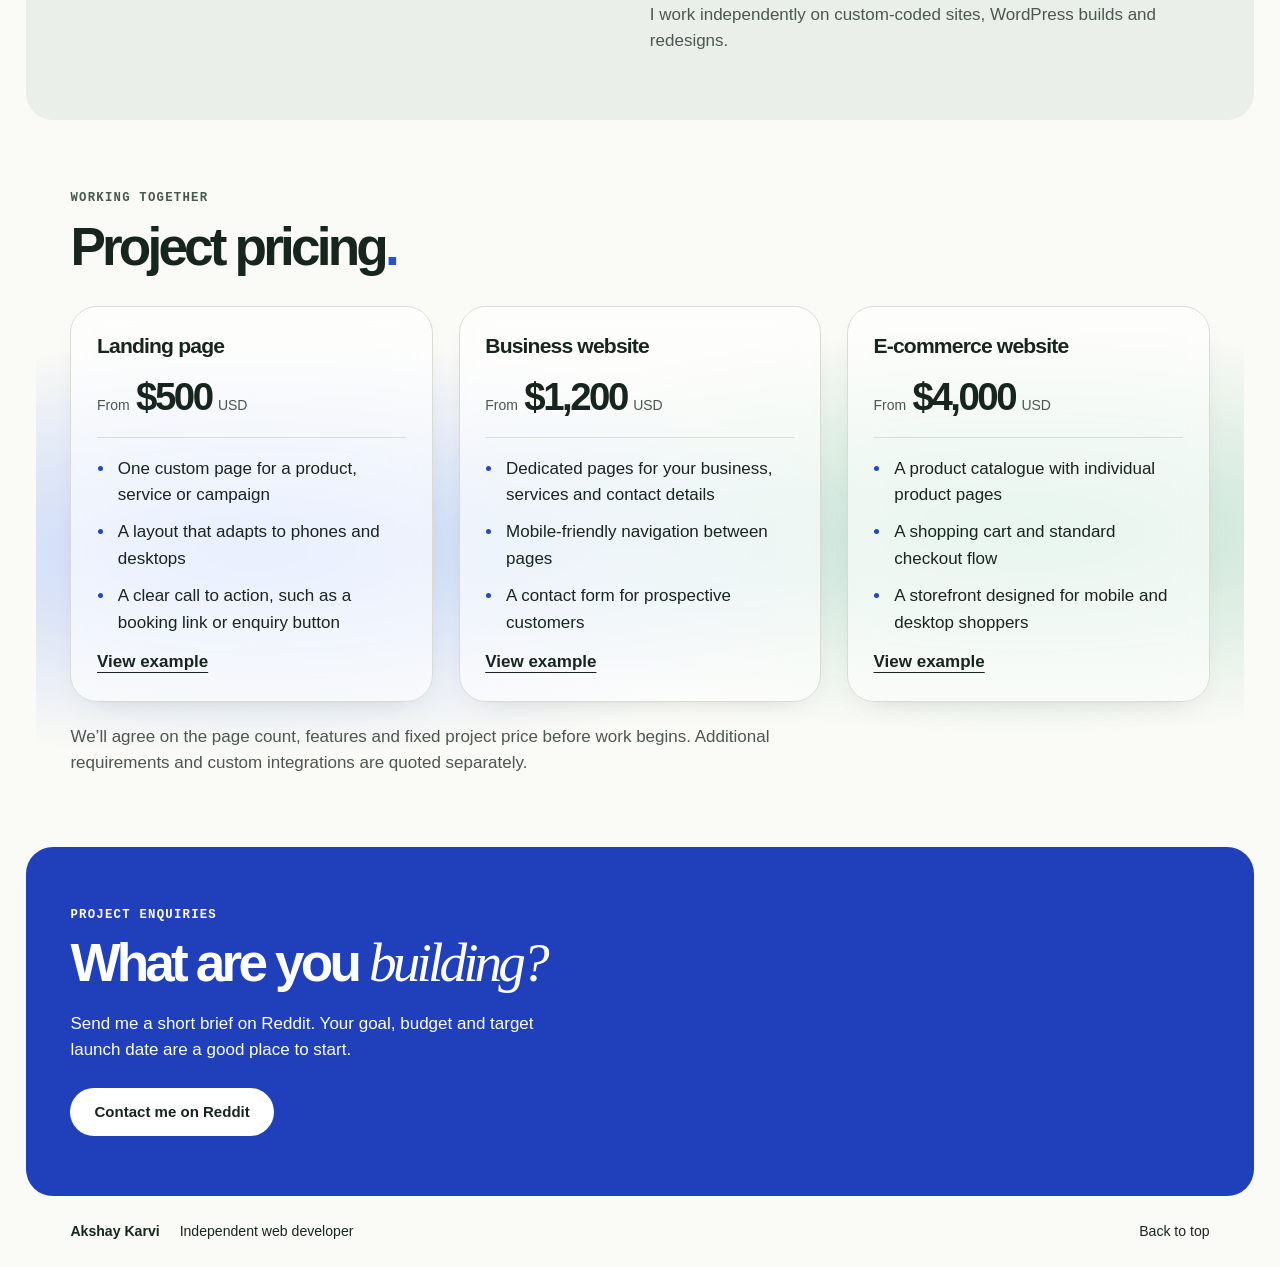
==== commit ca6f973e: "Show actual website previews and describe each demo in plain language" ====
--- a/index.html
+++ b/index.html
@@ -1,8 +1,10 @@
-<!doctype html><html lang="en"><head><meta charset="utf-8"><meta name="viewport" content="width=device-width,initial-scale=1"><meta name="description" content="Independent web developer Akshay Karvi builds custom websites for businesses. Explore three interactive website concepts and fixed-price project options."><title>Akshay Karvi | Independent web developer</title><link rel="stylesheet" href="style.css"><script src="art.js" defer></script><link rel="stylesheet" href="showcase.css"></head><body><a class="skip" href="#main">Skip to content</a><header class="nav wrap"><a class="wordmark" href="./"><span class="monogram">ak<span>.</span></span><strong>Akshay Karvi</strong></a><nav aria-label="Main navigation"><a href="#work">Work</a><a href="#about">About</a><a href="#pricing">Pricing</a><a class="talk" href="#contact">Get in touch</a></nav></header>
+<!doctype html><html lang="en"><head><meta charset="utf-8"><meta name="viewport" content="width=device-width,initial-scale=1"><meta name="description" content="Independent web developer Akshay Karvi builds custom websites for businesses. Explore three interactive website concepts and fixed-price project options."><title>Akshay Karvi | Independent web developer</title><link rel="stylesheet" href="style.css"><script src="art.js" defer></script><link rel="stylesheet" href="showcase.css"><style>
+#work{scroll-margin-top:8rem}.site-preview{display:block;position:relative;aspect-ratio:16/10;background:#e9ede9;padding:.65rem;border-radius:18px;overflow:hidden}.preview-window{position:relative;display:block;width:100%;height:100%;overflow:hidden;border:1px solid #c6ceca;border-radius:9px;background:#fff;pointer-events:none;container-type:inline-size}.preview-window iframe{position:absolute;inset:0;border:0;width:227.28%;height:227.28%;transform:scale(.44);transform-origin:top left;pointer-events:none}.site-preview:focus-visible{outline:3px solid #2845bd;outline-offset:2px}
+</style></head><body><a class="skip" href="#main">Skip to content</a><header class="nav wrap"><a class="wordmark" href="./"><span class="monogram">ak<span>.</span></span><strong>Akshay Karvi</strong></a><nav aria-label="Main navigation"><a href="#work">Work</a><a href="#about">About</a><a href="#pricing">Pricing</a><a class="talk" href="#contact">Get in touch</a></nav></header>
 <main id="main"><section class="hero wrap"><div class="hero-copy"><p class="eyebrow"><i></i> Independent web developer</p><h1>Websites for<br>the way you<br><em>do business.</em></h1><p class="intro">I’m Akshay. I build custom websites that help people understand your business and take the next step, whether that’s booking a call or placing an order.</p><a class="btn dark" href="#work">Explore my work</a></div><div class="cover" role="img" aria-label="Blue print cover featuring an original flowing ribbon of white contour lines"><div class="cover-head"><b>AK<span>.</span></b><span>DESIGN &amp;<br>DEVELOPMENT</span></div><canvas data-art="ribbon" aria-hidden="true"></canvas><div class="cover-foot"><strong>Selected works</strong><span>AKSHAY KARVI<br>WEB PORTFOLIO</span></div></div></section>
-<section id="work" class="work wrap"><div class="section-head"><div><p class="label">Portfolio</p><h2>Selected work<span>.</span></h2></div><p>Three independent concepts. Try each one as a visitor, from the first click to the final step.</p></div><div class="projects featured"><article><a href="press.html" aria-label="Explore the workshop" class="tile press"><div class="print-art press" aria-hidden="true"><i></i></div><b>Open Press</b></a><div class="project-info"><small>Landing page · Concept</small><h3><a href="press.html">Open Press</a></h3><p>A poster-printing workshop with a session picker and a sample reservation.</p><a class="inline" href="press.html">Explore the workshop</a></div></article>
-<article><a href="garden.html" aria-label="Visit the studio" class="tile garden"><div class="print-art garden" aria-hidden="true"><i></i></div><b>Stillfield Gardens</b></a><div class="project-info"><small>Business website · Concept</small><h3><a href="garden.html">Stillfield Gardens</a></h3><p>Explore garden design services, meet the studio and build a project enquiry.</p><a class="inline" href="garden.html">Visit the studio</a></div></article>
-<article><a href="folio.html" aria-label="Shop the demo" class="tile folio"><div class="print-art folio" aria-hidden="true"><i></i></div><b>Folio Editions</b></a><div class="project-info"><small>E-commerce website · Concept</small><h3><a href="folio.html">Folio Editions</a></h3><p>Browse original art prints, choose a size and take a cart through demo checkout.</p><a class="inline" href="folio.html">Shop the demo</a></div></article></div></section>
+<section id="work" class="work wrap"><div class="section-head"><h2>Website examples<span>.</span></h2><p>I built these three demo sites to show what each type of website can do. Open one to try it.</p></div><div class="projects featured"><article><a class="site-preview" href="press.html" aria-label="Try the booking page"><span class="preview-window" aria-hidden="true"><iframe src="press.html" title="Workshop landing page preview" tabindex="-1" inert sandbox loading="lazy" scrolling="no"></iframe></span></a><div class="project-info"><h3><a href="press.html">Workshop landing page</a></h3><p>See how a visitor can pick a workshop time and reserve a place.</p><a class="inline" href="press.html">Try the booking page →</a></div></article>
+<article><a class="site-preview" href="garden.html" aria-label="Explore the business site"><span class="preview-window" aria-hidden="true"><iframe src="garden.html" title="Service business website preview" tabindex="-1" inert sandbox loading="lazy" scrolling="no"></iframe></span></a><div class="project-info"><h3><a href="garden.html">Service business website</a></h3><p>See how a garden design studio explains its services and helps homeowners send a project enquiry.</p><a class="inline" href="garden.html">Explore the business site →</a></div></article>
+<article><a class="site-preview" href="folio.html" aria-label="Try the online store"><span class="preview-window" aria-hidden="true"><iframe src="folio.html" title="Online store preview" tabindex="-1" inert sandbox loading="lazy" scrolling="no"></iframe></span></a><div class="project-info"><h3><a href="folio.html">Online store</a></h3><p>Choose an art print, select its size and take it through a sample checkout.</p><a class="inline" href="folio.html">Try the online store →</a></div></article></div></section>
 <section class="about" id="about"><div class="wrap two"><div><p class="label">About me</p><h2>Behind the<br><em>build.</em></h2></div><div class="copy"><p class="lead">My background is in digital marketing and web development for financial services.</p><p>In-house, I’ve worked on CRM routing, chatbot workflows and reporting dashboards. That experience shapes how I approach a website. If someone fills out a form, I want to know who receives it and what they need to do next.</p><p>I work independently on custom-coded sites, WordPress builds and redesigns.</p></div></div></section>
 <section id="pricing" class="pricing wrap" aria-labelledby="pricing-heading">
   <p class="label">Working together</p>
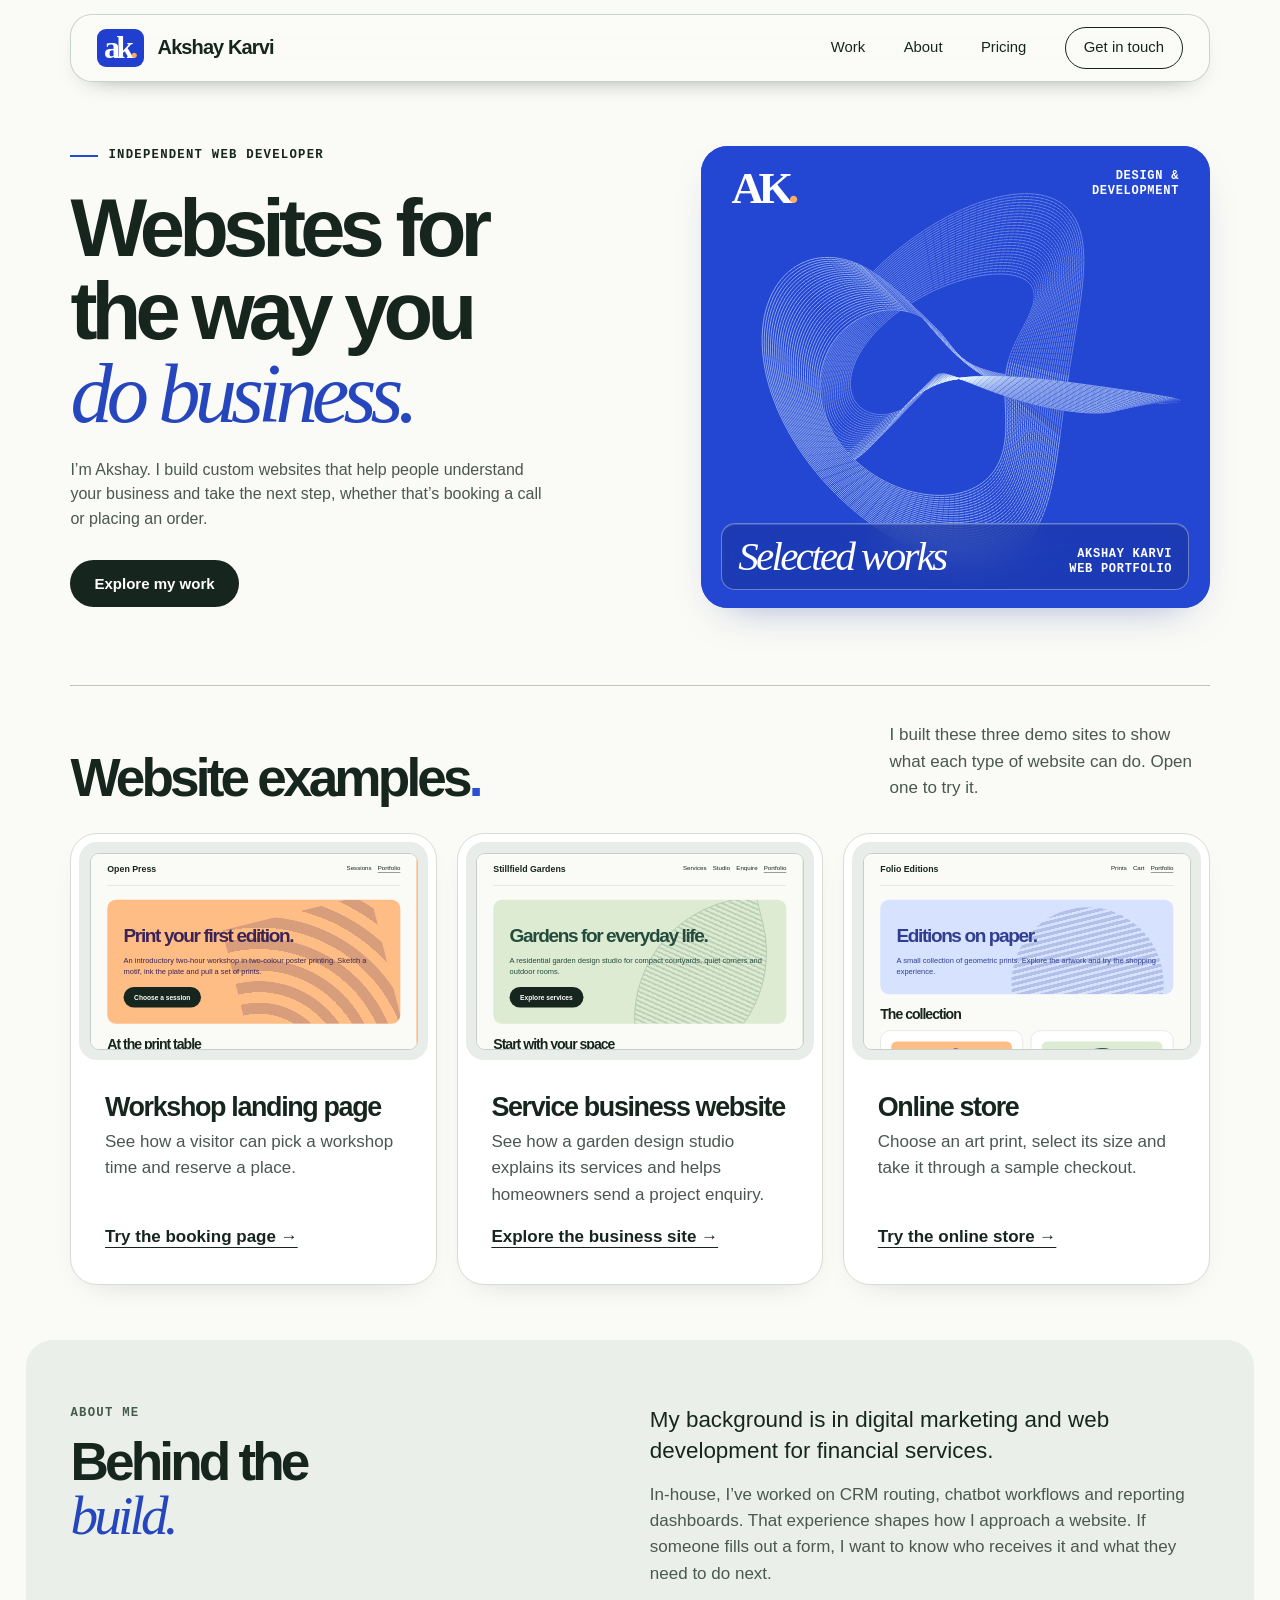
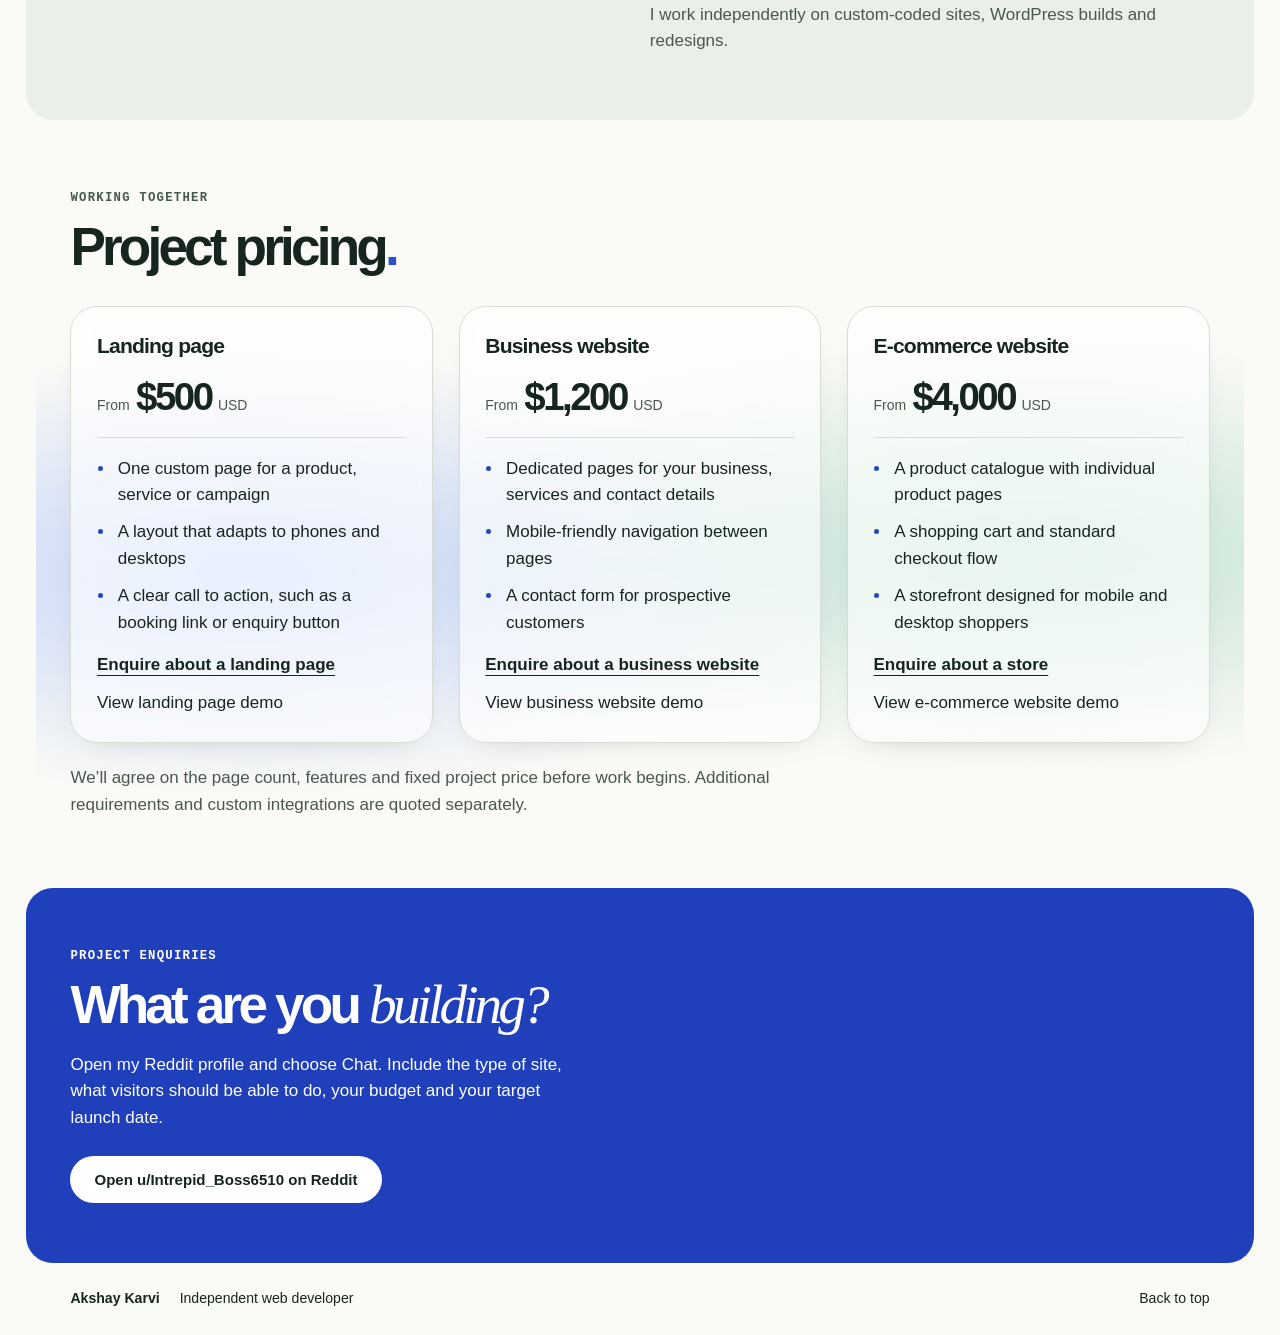
==== commit b0fd8fcf: "Connect each pricing option to project enquiries and label demo links" ====
--- a/index.html
+++ b/index.html
@@ -1,5 +1,6 @@
 <!doctype html><html lang="en"><head><meta charset="utf-8"><meta name="viewport" content="width=device-width,initial-scale=1"><meta name="description" content="Independent web developer Akshay Karvi builds custom websites for businesses. Explore three interactive website concepts and fixed-price project options."><title>Akshay Karvi | Independent web developer</title><link rel="stylesheet" href="style.css"><script src="art.js" defer></script><link rel="stylesheet" href="showcase.css"><style>
 #work{scroll-margin-top:8rem}.site-preview{display:block;position:relative;aspect-ratio:16/10;background:#e9ede9;padding:.65rem;border-radius:18px;overflow:hidden}.preview-window{position:relative;display:block;width:100%;height:100%;overflow:hidden;border:1px solid #c6ceca;border-radius:9px;background:#fff;pointer-events:none;container-type:inline-size}.preview-window iframe{position:absolute;inset:0;border:0;width:227.28%;height:227.28%;transform:scale(.44);transform-origin:top left;pointer-events:none}.site-preview:focus-visible{outline:3px solid #2845bd;outline-offset:2px}
+.plan-links{display:flex;flex-direction:column;align-items:flex-start;gap:.75rem;margin-top:1rem}.plan-links .inline{margin:0}
 </style></head><body><a class="skip" href="#main">Skip to content</a><header class="nav wrap"><a class="wordmark" href="./"><span class="monogram">ak<span>.</span></span><strong>Akshay Karvi</strong></a><nav aria-label="Main navigation"><a href="#work">Work</a><a href="#about">About</a><a href="#pricing">Pricing</a><a class="talk" href="#contact">Get in touch</a></nav></header>
 <main id="main"><section class="hero wrap"><div class="hero-copy"><p class="eyebrow"><i></i> Independent web developer</p><h1>Websites for<br>the way you<br><em>do business.</em></h1><p class="intro">I’m Akshay. I build custom websites that help people understand your business and take the next step, whether that’s booking a call or placing an order.</p><a class="btn dark" href="#work">Explore my work</a></div><div class="cover" role="img" aria-label="Blue print cover featuring an original flowing ribbon of white contour lines"><div class="cover-head"><b>AK<span>.</span></b><span>DESIGN &amp;<br>DEVELOPMENT</span></div><canvas data-art="ribbon" aria-hidden="true"></canvas><div class="cover-foot"><strong>Selected works</strong><span>AKSHAY KARVI<br>WEB PORTFOLIO</span></div></div></section>
 <section id="work" class="work wrap"><div class="section-head"><h2>Website examples<span>.</span></h2><p>I built these three demo sites to show what each type of website can do. Open one to try it.</p></div><div class="projects featured"><article><a class="site-preview" href="press.html" aria-label="Try the booking page"><span class="preview-window" aria-hidden="true"><iframe src="press.html" title="Workshop landing page preview" tabindex="-1" inert sandbox loading="lazy" scrolling="no"></iframe></span></a><div class="project-info"><h3><a href="press.html">Workshop landing page</a></h3><p>See how a visitor can pick a workshop time and reserve a place.</p><a class="inline" href="press.html">Try the booking page →</a></div></article>
@@ -18,7 +19,7 @@
         <li>A layout that adapts to phones and desktops</li>
         <li>A clear call to action, such as a booking link or enquiry button</li>
       </ul>
-    <a class="inline" href="press.html">View example</a></article>
+    <div class="plan-links"><a class="inline" href="#contact">Enquire about a landing page</a><a href="press.html">View landing page demo</a></div></article>
     <article class="plan">
       <h3>Business website</h3>
       <p class="plan-price">From <strong>$1,200</strong> USD</p>
@@ -27,7 +28,7 @@
         <li>Mobile-friendly navigation between pages</li>
         <li>A contact form for prospective customers</li>
       </ul>
-    <a class="inline" href="garden.html">View example</a></article>
+    <div class="plan-links"><a class="inline" href="#contact">Enquire about a business website</a><a href="garden.html">View business website demo</a></div></article>
     <article class="plan">
       <h3>E-commerce website</h3>
       <p class="plan-price">From <strong>$4,000</strong> USD</p>
@@ -36,8 +37,8 @@
         <li>A shopping cart and standard checkout flow</li>
         <li>A storefront designed for mobile and desktop shoppers</li>
       </ul>
-    <a class="inline" href="folio.html">View example</a></article>
+    <div class="plan-links"><a class="inline" href="#contact">Enquire about a store</a><a href="folio.html">View e-commerce website demo</a></div></article>
   </div>
   <p class="plan-scope">We’ll agree on the page count, features and fixed project price before work begins. Additional requirements and custom integrations are quoted separately.</p>
 </section>
-<section id="contact" class="contact"><div class="wrap"><p class="label">Project enquiries</p><h2>What are you <em>building?</em></h2><p>Send me a short brief on Reddit. Your goal, budget and target launch date are a good place to start.</p><a class="btn light" href="https://www.reddit.com/user/Intrepid_Boss6510/">Contact me on Reddit</a></div></section></main><footer class="wrap"><strong>Akshay Karvi</strong><span>Independent web developer</span><a href="#main">Back to top</a></footer></body></html>
+<section id="contact" class="contact"><div class="wrap"><p class="label">Project enquiries</p><h2>What are you <em>building?</em></h2><p>Open my Reddit profile and choose Chat. Include the type of site, what visitors should be able to do, your budget and your target launch date.</p><a class="btn light" href="https://www.reddit.com/user/Intrepid_Boss6510/">Open u/Intrepid_Boss6510 on Reddit</a></div></section></main><footer class="wrap"><strong>Akshay Karvi</strong><span>Independent web developer</span><a href="#main">Back to top</a></footer></body></html>
